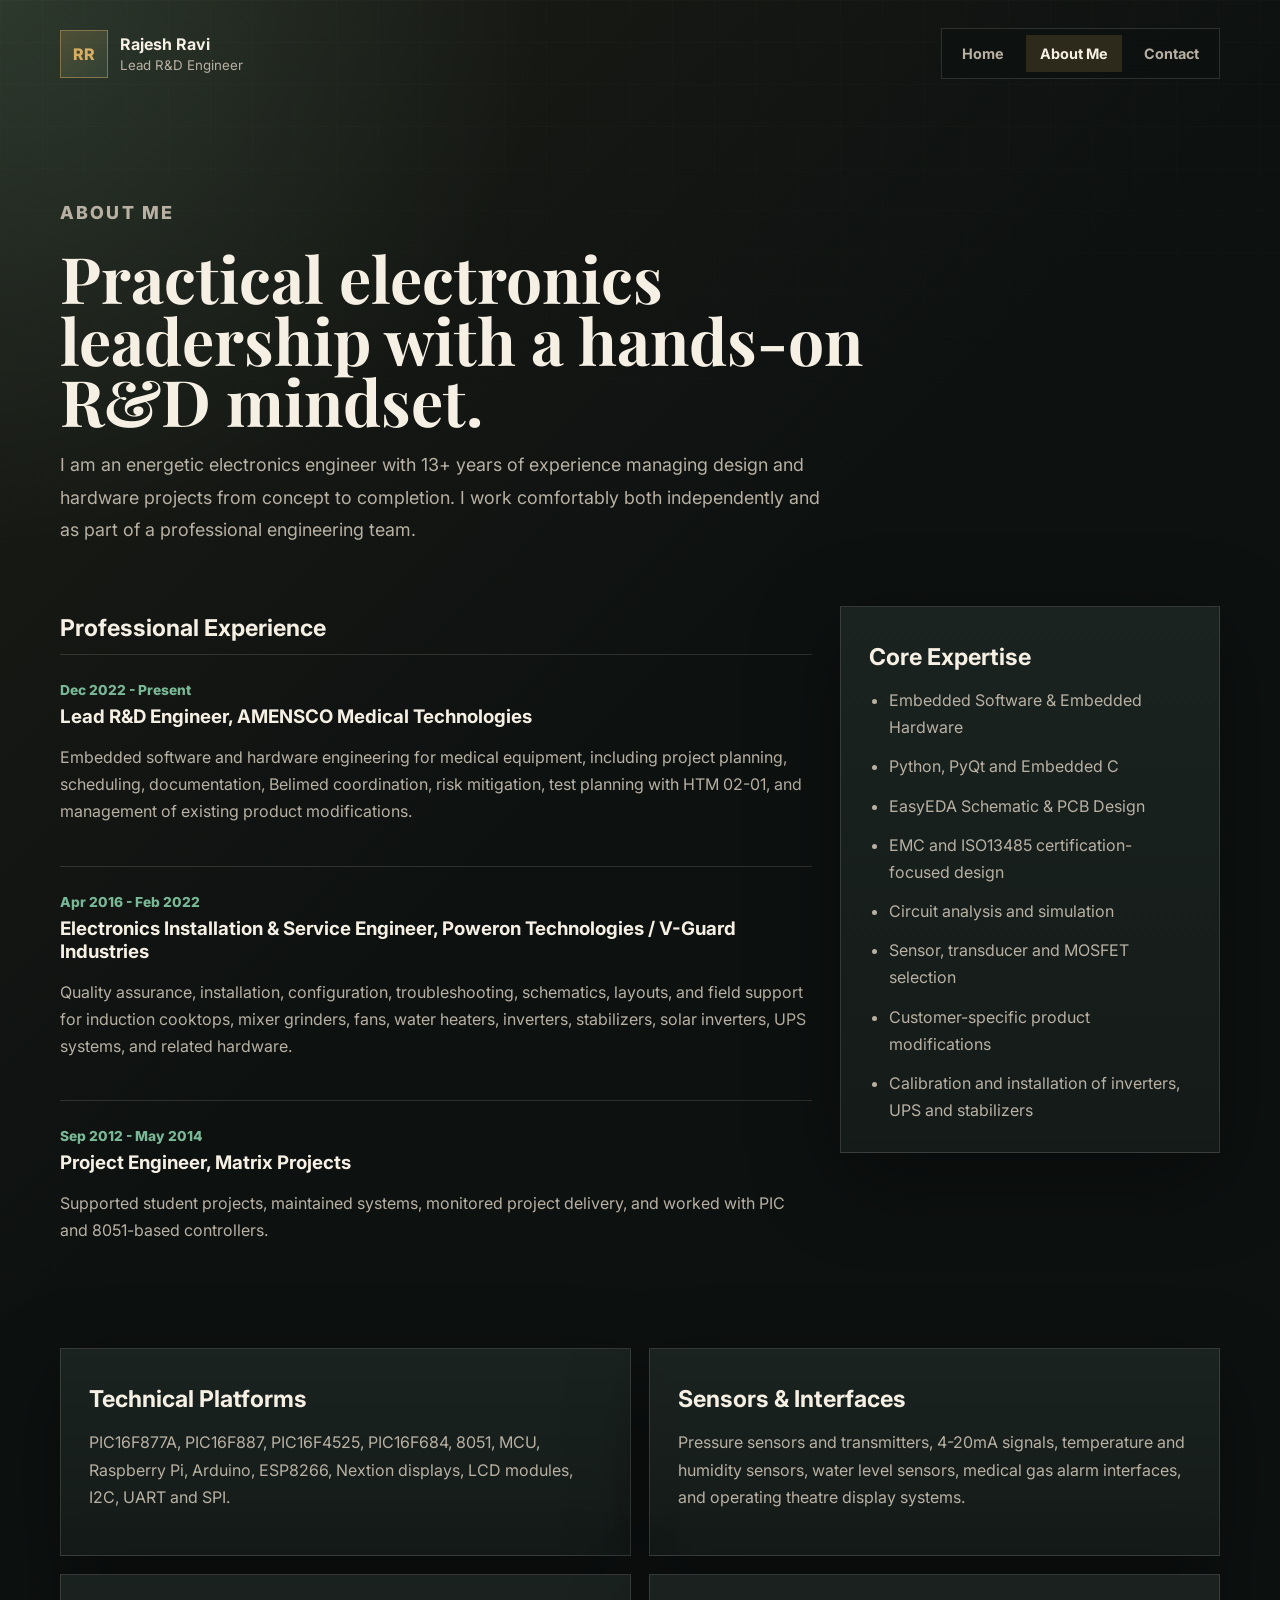
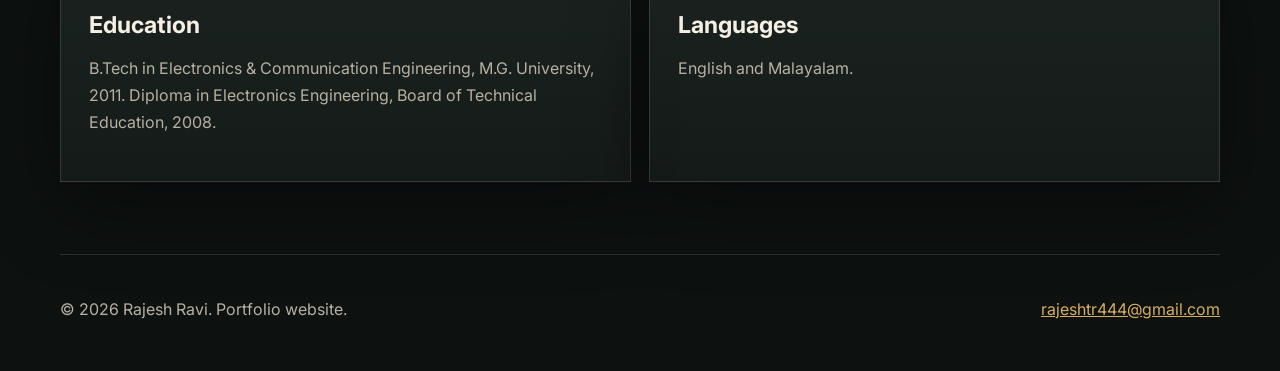
==== about.html @ 1e523f8f "Basic file created" ====
<!DOCTYPE html>
<html lang="en">
<head>
  <meta charset="UTF-8">
  <meta name="viewport" content="width=device-width, initial-scale=1.0">
  <title>About Me | Rajesh Ravi</title>
  <link rel="preconnect" href="https://fonts.googleapis.com">
  <link rel="preconnect" href="https://fonts.gstatic.com" crossorigin>
  <link href="https://fonts.googleapis.com/css2?family=Inter:wght@400;500;600;700;800&family=Playfair+Display:wght@700&display=swap" rel="stylesheet">
  <link rel="stylesheet" href="styles.css">
</head>
<body>
  <header class="site-header">
    <a class="brand" href="index.html" aria-label="Rajesh Ravi home">
      <span class="brand-mark">RR</span>
      <span>
        <strong>Rajesh Ravi</strong>
        <small>Lead R&amp;D Engineer</small>
      </span>
    </a>
    <nav class="main-nav" aria-label="Primary navigation">
      <a href="index.html">Home</a>
      <a class="active" href="about.html">About Me</a>
      <a href="contact.html">Contact</a>
    </nav>
  </header>

  <main class="content-page">
    <section class="page-title">
      <p class="eyebrow">About Me</p>
      <h1>Practical electronics leadership with a hands-on R&amp;D mindset.</h1>
      <p>
        I am an energetic electronics engineer with 13+ years of experience managing design and hardware
        projects from concept to completion. I work comfortably both independently and as part of a
        professional engineering team.
      </p>
    </section>

    <section class="split-layout">
      <div>
        <h2>Professional Experience</h2>
        <div class="experience-item">
          <span>Dec 2022 - Present</span>
          <h3>Lead R&amp;D Engineer, AMENSCO Medical Technologies</h3>
          <p>
            Embedded software and hardware engineering for medical equipment, including project planning,
            scheduling, documentation, Belimed coordination, risk mitigation, test planning with HTM 02-01,
            and management of existing product modifications.
          </p>
        </div>
        <div class="experience-item">
          <span>Apr 2016 - Feb 2022</span>
          <h3>Electronics Installation &amp; Service Engineer, Poweron Technologies / V-Guard Industries</h3>
          <p>
            Quality assurance, installation, configuration, troubleshooting, schematics, layouts, and field
            support for induction cooktops, mixer grinders, fans, water heaters, inverters, stabilizers,
            solar inverters, UPS systems, and related hardware.
          </p>
        </div>
        <div class="experience-item">
          <span>Sep 2012 - May 2014</span>
          <h3>Project Engineer, Matrix Projects</h3>
          <p>
            Supported student projects, maintained systems, monitored project delivery, and worked with
            PIC and 8051-based controllers.
          </p>
        </div>
      </div>

      <aside class="skill-panel">
        <h2>Core Expertise</h2>
        <ul class="skill-list">
          <li>Embedded Software &amp; Embedded Hardware</li>
          <li>Python, PyQt and Embedded C</li>
          <li>EasyEDA Schematic &amp; PCB Design</li>
          <li>EMC and ISO13485 certification-focused design</li>
          <li>Circuit analysis and simulation</li>
          <li>Sensor, transducer and MOSFET selection</li>
          <li>Customer-specific product modifications</li>
          <li>Calibration and installation of inverters, UPS and stabilizers</li>
        </ul>
      </aside>
    </section>

    <section class="details-grid">
      <article>
        <h2>Technical Platforms</h2>
        <p>
          PIC16F877A, PIC16F887, PIC16F4525, PIC16F684, 8051, MCU, Raspberry Pi, Arduino,
          ESP8266, Nextion displays, LCD modules, I2C, UART and SPI.
        </p>
      </article>
      <article>
        <h2>Sensors &amp; Interfaces</h2>
        <p>
          Pressure sensors and transmitters, 4-20mA signals, temperature and humidity sensors,
          water level sensors, medical gas alarm interfaces, and operating theatre display systems.
        </p>
      </article>
      <article>
        <h2>Education</h2>
        <p>
          B.Tech in Electronics &amp; Communication Engineering, M.G. University, 2011.
          Diploma in Electronics Engineering, Board of Technical Education, 2008.
        </p>
      </article>
      <article>
        <h2>Languages</h2>
        <p>English and Malayalam.</p>
      </article>
    </section>
  </main>

  <footer class="site-footer">
    <p>&copy; 2026 Rajesh Ravi. Portfolio website.</p>
    <a href="mailto:rajeshtr444@gmail.com">rajeshtr444@gmail.com</a>
  </footer>
</body>
</html>
---- styles.css ----
:root {
  color-scheme: dark;
  --bg: #0d1110;
  --panel: #151b19;
  --panel-soft: #1c2421;
  --ink: #f6f0e4;
  --muted: #b8b1a3;
  --line: rgba(246, 240, 228, 0.14);
  --gold: #d6ad61;
  --green: #79b896;
  --blue: #7aa7c7;
  --shadow: 0 24px 80px rgba(0, 0, 0, 0.36);
}

* {
  box-sizing: border-box;
}

body {
  margin: 0;
  min-height: 100vh;
  background:
    radial-gradient(circle at top left, rgba(121, 184, 150, 0.18), transparent 34rem),
    linear-gradient(135deg, rgba(214, 173, 97, 0.08), transparent 42%),
    var(--bg);
  color: var(--ink);
  font-family: Inter, system-ui, -apple-system, BlinkMacSystemFont, "Segoe UI", sans-serif;
}

body::before {
  content: "";
  position: fixed;
  inset: 0;
  pointer-events: none;
  opacity: 0.13;
  background-image:
    linear-gradient(rgba(246, 240, 228, 0.16) 1px, transparent 1px),
    linear-gradient(90deg, rgba(246, 240, 228, 0.13) 1px, transparent 1px);
  background-size: 42px 42px;
  mask-image: linear-gradient(to bottom, black, transparent 72%);
}

a {
  color: inherit;
}

.site-header,
.site-footer,
main {
  width: min(1160px, calc(100% - 40px));
  margin: 0 auto;
}

.site-header {
  display: flex;
  align-items: center;
  justify-content: space-between;
  gap: 24px;
  padding: 28px 0;
  position: relative;
  z-index: 2;
}

.brand {
  display: inline-flex;
  align-items: center;
  gap: 12px;
  text-decoration: none;
}

.brand-mark {
  display: grid;
  place-items: center;
  width: 48px;
  height: 48px;
  border: 1px solid rgba(214, 173, 97, 0.46);
  background: linear-gradient(145deg, rgba(214, 173, 97, 0.22), rgba(121, 184, 150, 0.12));
  color: var(--gold);
  font-weight: 800;
}

.brand strong,
.brand small {
  display: block;
}

.brand small {
  color: var(--muted);
  margin-top: 3px;
}

.main-nav {
  display: flex;
  align-items: center;
  gap: 8px;
  padding: 6px;
  border: 1px solid var(--line);
  background: rgba(13, 17, 16, 0.72);
  backdrop-filter: blur(18px);
}

.main-nav a {
  padding: 10px 14px;
  color: var(--muted);
  text-decoration: none;
  font-weight: 700;
  font-size: 0.9rem;
}

.main-nav a:hover,
.main-nav a.active {
  background: rgba(214, 173, 97, 0.16);
  color: var(--ink);
}

.hero-section {
  display: grid;
  grid-template-columns: minmax(0, 1.08fr) minmax(300px, 0.72fr);
  gap: 34px;
  min-height: 72vh;
  align-items: center;
  padding: 42px 0 70px;
  position: relative;
  z-index: 1;
}

.hero-copy h1,
.page-title h1 {
  margin: 0;
  max-width: 860px;
  font-family: "Playfair Display", Georgia, serif;
  font-size: clamp(2.8rem, 7vw, 5.9rem);
  line-height: 0.96;
  letter-spacing: 0;
}

.eyebrow,
.card-label {
  color: var(--gold);
  font-size: 0.78rem;
  font-weight: 800;
  letter-spacing: 0.12em;
  text-transform: uppercase;
}

.hero-lead,
.page-title p {
  max-width: 760px;
  color: var(--muted);
  font-size: 1.12rem;
  line-height: 1.8;
}

.hero-actions {
  display: flex;
  flex-wrap: wrap;
  gap: 14px;
  margin-top: 32px;
}

.btn {
  display: inline-flex;
  align-items: center;
  justify-content: center;
  min-height: 48px;
  padding: 0 20px;
  border: 1px solid rgba(214, 173, 97, 0.48);
  color: var(--ink);
  text-decoration: none;
  font-weight: 800;
  cursor: pointer;
}

.btn.primary {
  background: var(--gold);
  color: #19130b;
}

.btn.ghost {
  background: rgba(246, 240, 228, 0.04);
}

.hero-panel,
.feature-card,
.skill-panel,
.details-grid article,
.contact-card,
.contact-form {
  border: 1px solid var(--line);
  background: linear-gradient(180deg, rgba(28, 36, 33, 0.94), rgba(21, 27, 25, 0.94));
  box-shadow: var(--shadow);
}

.hero-panel {
  padding: 28px;
}

.circuit-art {
  position: relative;
  height: 230px;
  margin-bottom: 26px;
  overflow: hidden;
  border: 1px solid rgba(214, 173, 97, 0.22);
  background:
    radial-gradient(circle at 26% 34%, rgba(214, 173, 97, 0.42) 0 5px, transparent 6px),
    radial-gradient(circle at 62% 58%, rgba(121, 184, 150, 0.42) 0 5px, transparent 6px),
    linear-gradient(90deg, transparent 14%, rgba(214, 173, 97, 0.48) 14% 15%, transparent 15%),
    linear-gradient(0deg, transparent 44%, rgba(121, 184, 150, 0.42) 44% 45%, transparent 45%),
    linear-gradient(135deg, rgba(122, 167, 199, 0.2), rgba(214, 173, 97, 0.08));
}

.circuit-art span {
  position: absolute;
  border: 1px solid rgba(246, 240, 228, 0.18);
  background: rgba(13, 17, 16, 0.44);
}

.circuit-art span:nth-child(1) {
  width: 86px;
  height: 58px;
  left: 22px;
  top: 28px;
}

.circuit-art span:nth-child(2) {
  width: 120px;
  height: 78px;
  right: 28px;
  top: 46px;
}

.circuit-art span:nth-child(3) {
  width: 64px;
  height: 64px;
  left: 52px;
  bottom: 34px;
}

.circuit-art span:nth-child(4) {
  width: 92px;
  height: 36px;
  right: 58px;
  bottom: 42px;
}

.metric {
  display: grid;
  gap: 6px;
  padding: 18px 0;
  border-top: 1px solid var(--line);
}

.metric strong {
  color: var(--green);
  font-size: 1.55rem;
}

.metric span {
  color: var(--muted);
  line-height: 1.55;
}

.section-grid,
.details-grid {
  display: grid;
  grid-template-columns: repeat(3, minmax(0, 1fr));
  gap: 18px;
  padding-bottom: 72px;
}

.feature-card,
.details-grid article {
  padding: 28px;
}

h2,
h3,
p {
  overflow-wrap: anywhere;
}

h2 {
  margin: 8px 0 12px;
  font-size: 1.45rem;
}

h3 {
  margin: 6px 0 10px;
  color: var(--ink);
}

.feature-card p,
.details-grid p,
.experience-item p,
.skill-list,
.contact-card dd {
  color: var(--muted);
  line-height: 1.7;
}

.timeline-band {
  display: grid;
  grid-template-columns: 0.6fr 1fr;
  gap: 28px;
  align-items: start;
  padding: 42px;
  margin-bottom: 72px;
  border-top: 1px solid rgba(214, 173, 97, 0.34);
  border-bottom: 1px solid rgba(214, 173, 97, 0.34);
  background: rgba(13, 17, 16, 0.48);
}

.timeline-band h2 {
  font-family: "Playfair Display", Georgia, serif;
  font-size: clamp(2rem, 4vw, 3.7rem);
  line-height: 1;
}

.project-list {
  display: flex;
  flex-wrap: wrap;
  gap: 12px;
}

.project-list span {
  border: 1px solid var(--line);
  background: rgba(246, 240, 228, 0.05);
  color: var(--muted);
  padding: 12px 14px;
}

.content-page {
  position: relative;
  z-index: 1;
}

.page-title {
  padding: 72px 0 42px;
}

.page-title h1 {
  font-size: clamp(2.35rem, 5vw, 4.6rem);
}

.split-layout,
.contact-layout {
  display: grid;
  grid-template-columns: minmax(0, 1fr) 380px;
  gap: 28px;
  align-items: start;
  padding-bottom: 64px;
}

.experience-item {
  padding: 24px 0;
  border-top: 1px solid var(--line);
}

.experience-item span {
  color: var(--green);
  font-weight: 800;
  font-size: 0.86rem;
}

.skill-panel {
  padding: 28px;
  position: sticky;
  top: 24px;
}

.skill-list {
  margin: 16px 0 0;
  padding-left: 20px;
}

.skill-list li + li {
  margin-top: 12px;
}

.details-grid {
  grid-template-columns: repeat(2, minmax(0, 1fr));
}

.contact-page {
  padding-bottom: 70px;
}

.contact-card,
.contact-form {
  padding: 28px;
}

.contact-card dl {
  margin: 0;
}

.contact-card div {
  padding: 18px 0;
  border-top: 1px solid var(--line);
}

.contact-card dt {
  color: var(--gold);
  font-weight: 800;
  margin-bottom: 6px;
}

.contact-card dd {
  margin: 0;
}

.contact-card a {
  color: var(--ink);
  text-decoration-color: rgba(214, 173, 97, 0.5);
}

.contact-form {
  display: grid;
  gap: 16px;
}

.contact-form label {
  display: grid;
  gap: 8px;
  color: var(--muted);
  font-weight: 700;
}

.contact-form input,
.contact-form textarea {
  width: 100%;
  border: 1px solid var(--line);
  background: rgba(13, 17, 16, 0.86);
  color: var(--ink);
  padding: 14px 15px;
  font: inherit;
}

.contact-form textarea {
  resize: vertical;
}

.site-footer {
  display: flex;
  align-items: center;
  justify-content: space-between;
  gap: 18px;
  padding: 28px 0 36px;
  color: var(--muted);
  border-top: 1px solid var(--line);
}

.site-footer a {
  color: var(--gold);
}

@media (max-width: 840px) {
  .site-header,
  .site-footer {
    align-items: flex-start;
    flex-direction: column;
  }

  .main-nav {
    width: 100%;
    justify-content: space-between;
  }

  .main-nav a {
    flex: 1;
    text-align: center;
    padding-inline: 8px;
  }

  .hero-section,
  .timeline-band,
  .split-layout,
  .contact-layout {
    grid-template-columns: 1fr;
  }

  .section-grid,
  .details-grid {
    grid-template-columns: 1fr;
  }

  .hero-section {
    min-height: auto;
    padding-top: 34px;
  }

  .timeline-band {
    padding: 28px;
  }

  .skill-panel {
    position: static;
  }
}

@media (max-width: 520px) {
  .site-header,
  .site-footer,
  main {
    width: min(100% - 26px, 1160px);
  }

  .hero-copy h1,
  .page-title h1 {
    font-size: 2.45rem;
  }

  .hero-panel,
  .feature-card,
  .skill-panel,
  .details-grid article,
  .contact-card,
  .contact-form {
    padding: 22px;
  }

  .main-nav {
    overflow-x: auto;
  }
}
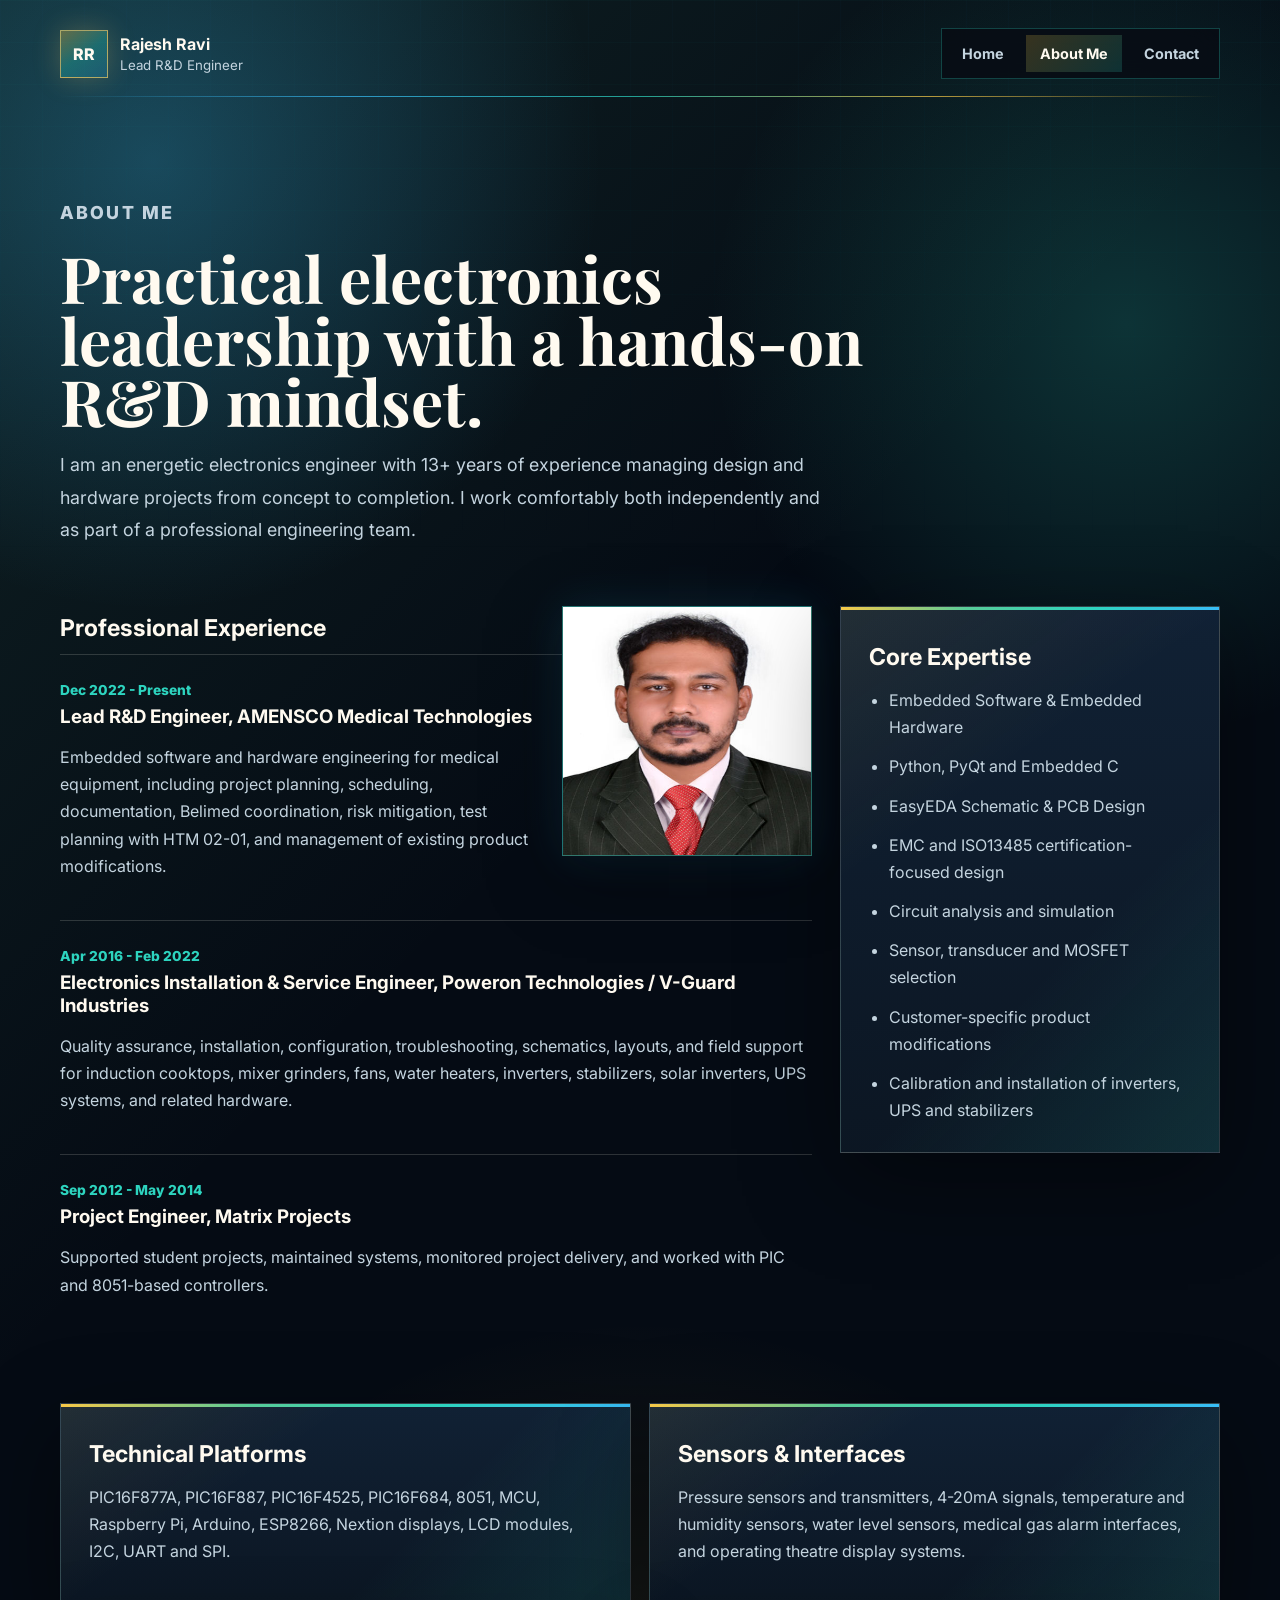
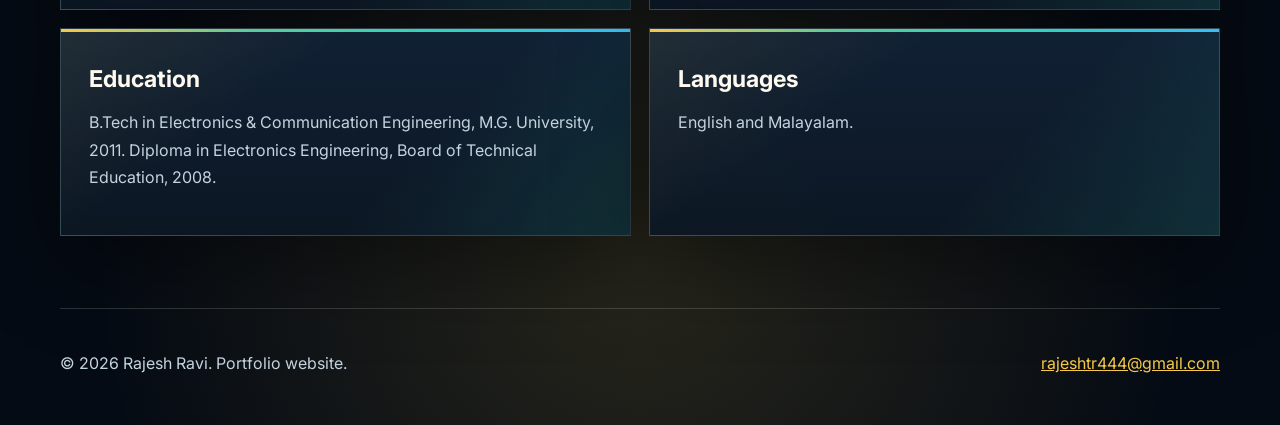
==== commit 091205c2: "photo added theme changed" ====
--- a/about.html
+++ b/about.html
@@ -38,6 +38,9 @@
 
     <section class="split-layout">
       <div>
+        <figure class="profile-frame about-photo">
+          <img src="rajesh-ravi-photo.jpg" alt="Portrait of Rajesh Ravi">
+        </figure>
         <h2>Professional Experience</h2>
         <div class="experience-item">
           <span>Dec 2022 - Present</span>
--- a/styles.css
+++ b/styles.css
@@ -1,15 +1,18 @@
 :root {
   color-scheme: dark;
-  --bg: #0d1110;
-  --panel: #151b19;
-  --panel-soft: #1c2421;
-  --ink: #f6f0e4;
-  --muted: #b8b1a3;
-  --line: rgba(246, 240, 228, 0.14);
-  --gold: #d6ad61;
-  --green: #79b896;
-  --blue: #7aa7c7;
-  --shadow: 0 24px 80px rgba(0, 0, 0, 0.36);
+  --bg: #050b14;
+  --panel: #0c1724;
+  --panel-soft: #112236;
+  --ink: #fffaf0;
+  --muted: #c4d4df;
+  --line: rgba(255, 250, 240, 0.16);
+  --gold: #f7c948;
+  --coral: #ff8a5b;
+  --cyan: #2dd4bf;
+  --violet: #5eead4;
+  --green: #57cc99;
+  --blue: #38bdf8;
+  --shadow: 0 28px 90px rgba(0, 0, 0, 0.42);
 }
 
 * {
@@ -20,8 +23,10 @@
   margin: 0;
   min-height: 100vh;
   background:
-    radial-gradient(circle at top left, rgba(121, 184, 150, 0.18), transparent 34rem),
-    linear-gradient(135deg, rgba(214, 173, 97, 0.08), transparent 42%),
+    radial-gradient(circle at 12% 8%, rgba(56, 189, 248, 0.28), transparent 28rem),
+    radial-gradient(circle at 88% 16%, rgba(45, 212, 191, 0.2), transparent 26rem),
+    radial-gradient(circle at 50% 92%, rgba(247, 201, 72, 0.14), transparent 34rem),
+    linear-gradient(135deg, rgba(87, 204, 153, 0.12), transparent 42%),
     var(--bg);
   color: var(--ink);
   font-family: Inter, system-ui, -apple-system, BlinkMacSystemFont, "Segoe UI", sans-serif;
@@ -34,8 +39,8 @@
   pointer-events: none;
   opacity: 0.13;
   background-image:
-    linear-gradient(rgba(246, 240, 228, 0.16) 1px, transparent 1px),
-    linear-gradient(90deg, rgba(246, 240, 228, 0.13) 1px, transparent 1px);
+    linear-gradient(rgba(45, 212, 191, 0.22) 1px, transparent 1px),
+    linear-gradient(90deg, rgba(56, 189, 248, 0.16) 1px, transparent 1px);
   background-size: 42px 42px;
   mask-image: linear-gradient(to bottom, black, transparent 72%);
 }
@@ -61,6 +66,17 @@
   z-index: 2;
 }
 
+.site-header::after {
+  content: "";
+  position: absolute;
+  left: 0;
+  right: 0;
+  bottom: 10px;
+  height: 1px;
+  background: linear-gradient(90deg, transparent, var(--blue), var(--cyan), var(--gold), transparent);
+  opacity: 0.72;
+}
+
 .brand {
   display: inline-flex;
   align-items: center;
@@ -73,10 +89,11 @@
   place-items: center;
   width: 48px;
   height: 48px;
-  border: 1px solid rgba(214, 173, 97, 0.46);
-  background: linear-gradient(145deg, rgba(214, 173, 97, 0.22), rgba(121, 184, 150, 0.12));
-  color: var(--gold);
+  border: 1px solid rgba(255, 209, 102, 0.62);
+  background: linear-gradient(145deg, rgba(247, 201, 72, 0.34), rgba(45, 212, 191, 0.3), rgba(56, 189, 248, 0.2));
+  color: var(--ink);
   font-weight: 800;
+  box-shadow: 0 0 28px rgba(255, 209, 102, 0.22);
 }
 
 .brand strong,
@@ -94,8 +111,8 @@
   align-items: center;
   gap: 8px;
   padding: 6px;
-  border: 1px solid var(--line);
-  background: rgba(13, 17, 16, 0.72);
+  border: 1px solid rgba(45, 212, 191, 0.28);
+  background: rgba(7, 9, 17, 0.72);
   backdrop-filter: blur(18px);
 }
 
@@ -109,7 +126,7 @@
 
 .main-nav a:hover,
 .main-nav a.active {
-  background: rgba(214, 173, 97, 0.16);
+  background: linear-gradient(135deg, rgba(247, 201, 72, 0.2), rgba(45, 212, 191, 0.18));
   color: var(--ink);
 }
 
@@ -134,9 +151,13 @@
   letter-spacing: 0;
 }
 
+.hero-copy h1 {
+  text-shadow: 0 0 42px rgba(56, 189, 248, 0.2);
+}
+
 .eyebrow,
 .card-label {
-  color: var(--gold);
+  color: var(--cyan);
   font-size: 0.78rem;
   font-weight: 800;
   letter-spacing: 0.12em;
@@ -186,13 +207,70 @@
 .details-grid article,
 .contact-card,
 .contact-form {
-  border: 1px solid var(--line);
-  background: linear-gradient(180deg, rgba(28, 36, 33, 0.94), rgba(21, 27, 25, 0.94));
+  border: 1px solid rgba(255, 250, 240, 0.15);
+  background:
+    linear-gradient(145deg, rgba(247, 201, 72, 0.08), transparent 34%),
+    linear-gradient(315deg, rgba(45, 212, 191, 0.13), transparent 38%),
+    linear-gradient(180deg, rgba(17, 34, 54, 0.97), rgba(12, 23, 36, 0.97));
   box-shadow: var(--shadow);
+}
+
+.feature-card,
+.details-grid article,
+.contact-card,
+.contact-form,
+.skill-panel,
+.hero-panel {
+  position: relative;
+  overflow: hidden;
+}
+
+.feature-card::before,
+.details-grid article::before,
+.contact-card::before,
+.contact-form::before,
+.skill-panel::before,
+.hero-panel::before {
+  content: "";
+  position: absolute;
+  inset: 0 0 auto;
+  height: 3px;
+  background: linear-gradient(90deg, var(--gold), var(--green), var(--cyan), var(--blue));
 }
 
 .hero-panel {
   padding: 28px;
+}
+
+.profile-frame {
+  margin: 0;
+  border: 1px solid rgba(45, 212, 191, 0.38);
+  background:
+    linear-gradient(145deg, rgba(247, 201, 72, 0.16), rgba(45, 212, 191, 0.12)),
+    var(--panel-soft);
+  box-shadow: 0 22px 70px rgba(0, 0, 0, 0.34), 0 0 42px rgba(56, 189, 248, 0.14);
+  overflow: hidden;
+}
+
+.profile-frame img {
+  display: block;
+  width: 100%;
+  height: 100%;
+  object-fit: cover;
+  object-position: center top;
+}
+
+.hero-photo {
+  width: min(260px, 100%);
+  aspect-ratio: 1;
+  margin: 0 auto 22px;
+}
+
+.about-photo {
+  float: right;
+  width: min(250px, 42%);
+  aspect-ratio: 1;
+  margin: 0 0 22px 28px;
 }
 
 .circuit-art {
@@ -200,19 +278,22 @@
   height: 230px;
   margin-bottom: 26px;
   overflow: hidden;
-  border: 1px solid rgba(214, 173, 97, 0.22);
+  border: 1px solid rgba(45, 212, 191, 0.36);
   background:
-    radial-gradient(circle at 26% 34%, rgba(214, 173, 97, 0.42) 0 5px, transparent 6px),
-    radial-gradient(circle at 62% 58%, rgba(121, 184, 150, 0.42) 0 5px, transparent 6px),
-    linear-gradient(90deg, transparent 14%, rgba(214, 173, 97, 0.48) 14% 15%, transparent 15%),
-    linear-gradient(0deg, transparent 44%, rgba(121, 184, 150, 0.42) 44% 45%, transparent 45%),
-    linear-gradient(135deg, rgba(122, 167, 199, 0.2), rgba(214, 173, 97, 0.08));
+    radial-gradient(circle at 26% 34%, rgba(247, 201, 72, 0.82) 0 5px, transparent 6px),
+    radial-gradient(circle at 62% 58%, rgba(45, 212, 191, 0.78) 0 5px, transparent 6px),
+    radial-gradient(circle at 78% 28%, rgba(56, 189, 248, 0.78) 0 4px, transparent 5px),
+    linear-gradient(90deg, transparent 14%, rgba(247, 201, 72, 0.58) 14% 15%, transparent 15%),
+    linear-gradient(0deg, transparent 44%, rgba(45, 212, 191, 0.56) 44% 45%, transparent 45%),
+    linear-gradient(135deg, rgba(56, 189, 248, 0.3), rgba(45, 212, 191, 0.2), rgba(247, 201, 72, 0.12));
+  box-shadow: inset 0 0 50px rgba(56, 189, 248, 0.17);
 }
 
 .circuit-art span {
   position: absolute;
-  border: 1px solid rgba(246, 240, 228, 0.18);
-  background: rgba(13, 17, 16, 0.44);
+  border: 1px solid rgba(255, 250, 240, 0.2);
+  background: rgba(7, 9, 17, 0.46);
+  box-shadow: 0 0 30px rgba(45, 212, 191, 0.18);
 }
 
 .circuit-art span:nth-child(1) {
@@ -251,7 +332,10 @@
 }
 
 .metric strong {
-  color: var(--green);
+  background: linear-gradient(90deg, var(--green), var(--cyan), var(--gold));
+  -webkit-background-clip: text;
+  background-clip: text;
+  color: transparent;
   font-size: 1.55rem;
 }
 
@@ -305,9 +389,11 @@
   align-items: start;
   padding: 42px;
   margin-bottom: 72px;
-  border-top: 1px solid rgba(214, 173, 97, 0.34);
-  border-bottom: 1px solid rgba(214, 173, 97, 0.34);
-  background: rgba(13, 17, 16, 0.48);
+  border-top: 1px solid rgba(247, 201, 72, 0.42);
+  border-bottom: 1px solid rgba(45, 212, 191, 0.42);
+  background:
+    linear-gradient(90deg, rgba(247, 201, 72, 0.1), rgba(45, 212, 191, 0.1), rgba(56, 189, 248, 0.08)),
+    rgba(5, 11, 20, 0.62);
 }
 
 .timeline-band h2 {
@@ -323,9 +409,9 @@
 }
 
 .project-list span {
-  border: 1px solid var(--line);
-  background: rgba(246, 240, 228, 0.05);
-  color: var(--muted);
+  border: 1px solid rgba(45, 212, 191, 0.26);
+  background: rgba(255, 250, 240, 0.07);
+  color: var(--ink);
   padding: 12px 14px;
 }
 
@@ -357,7 +443,7 @@
 }
 
 .experience-item span {
-  color: var(--green);
+  color: var(--cyan);
   font-weight: 800;
   font-size: 0.86rem;
 }
@@ -430,7 +516,7 @@
 .contact-form textarea {
   width: 100%;
   border: 1px solid var(--line);
-  background: rgba(13, 17, 16, 0.86);
+  background: rgba(5, 11, 20, 0.88);
   color: var(--ink);
   padding: 14px 15px;
   font: inherit;
@@ -496,6 +582,12 @@
   .skill-panel {
     position: static;
   }
+
+  .about-photo {
+    float: none;
+    width: min(260px, 100%);
+    margin: 0 0 28px;
+  }
 }
 
 @media (max-width: 520px) {
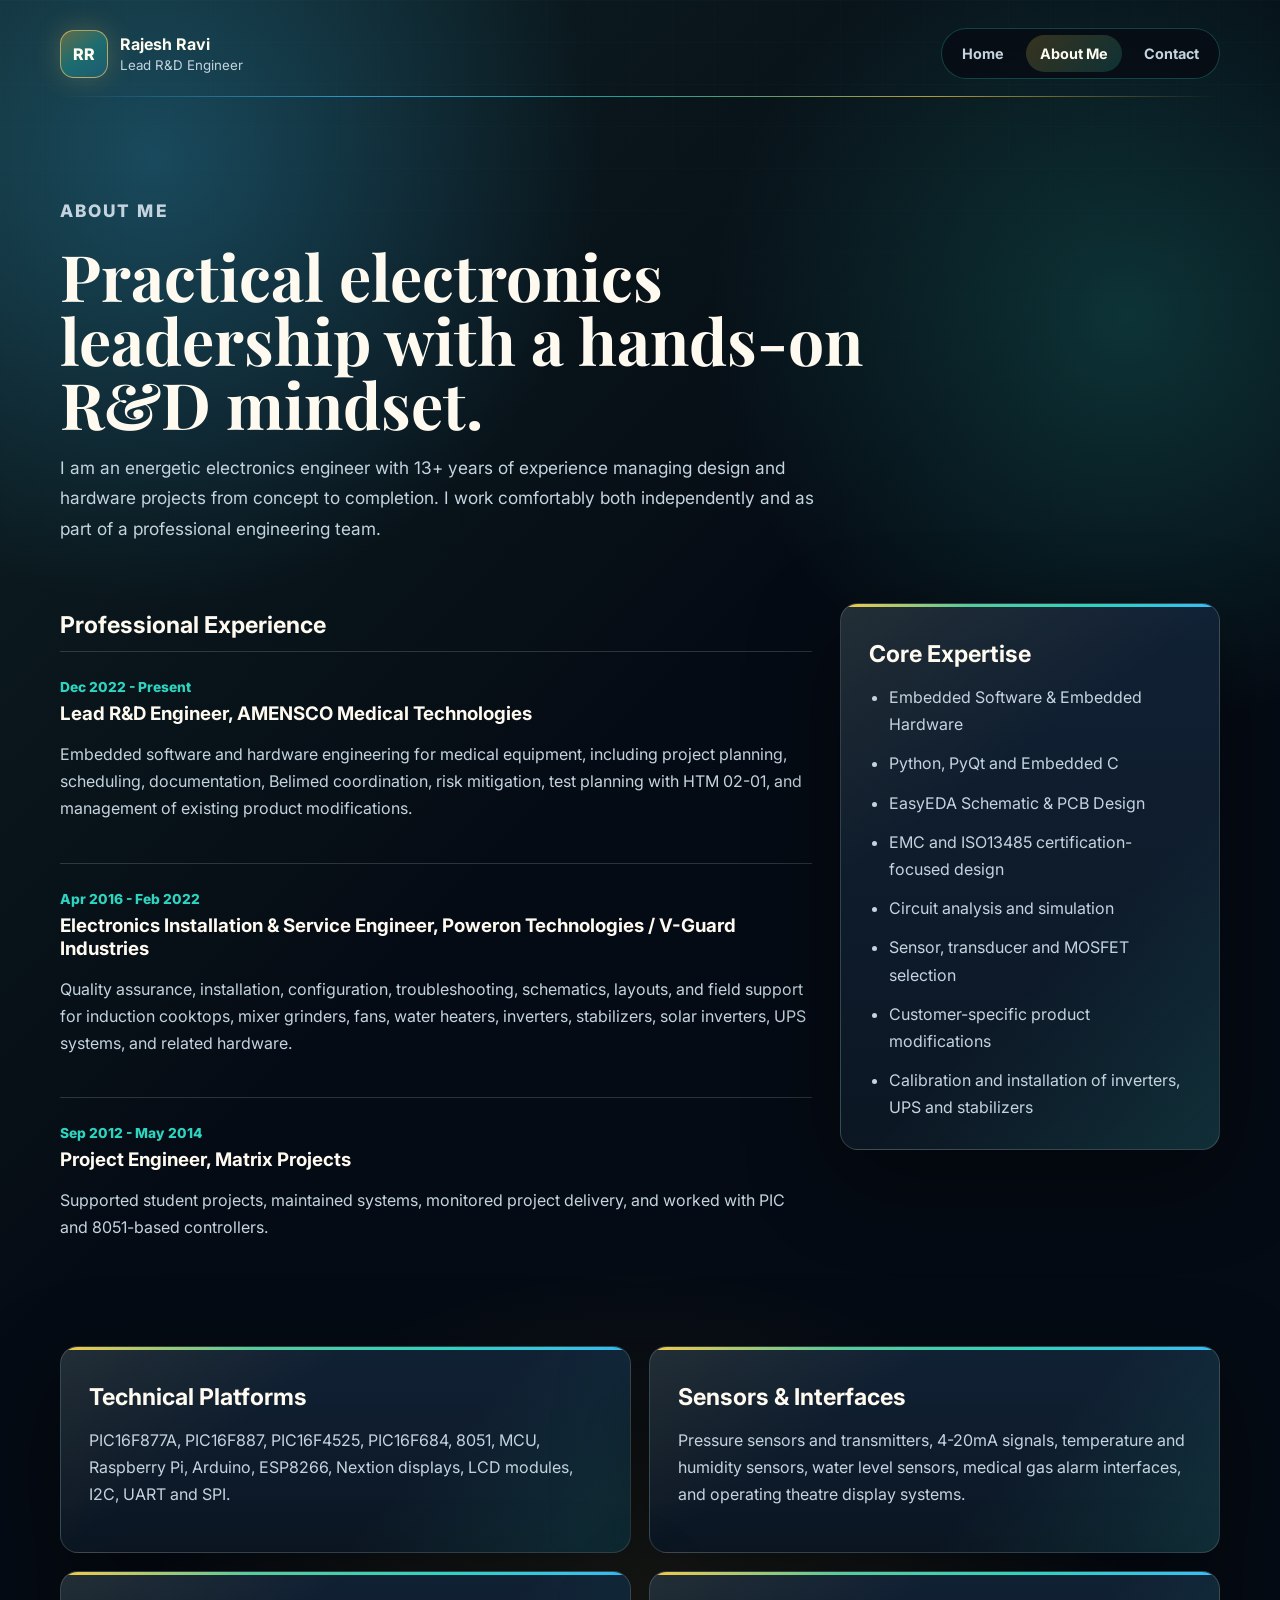
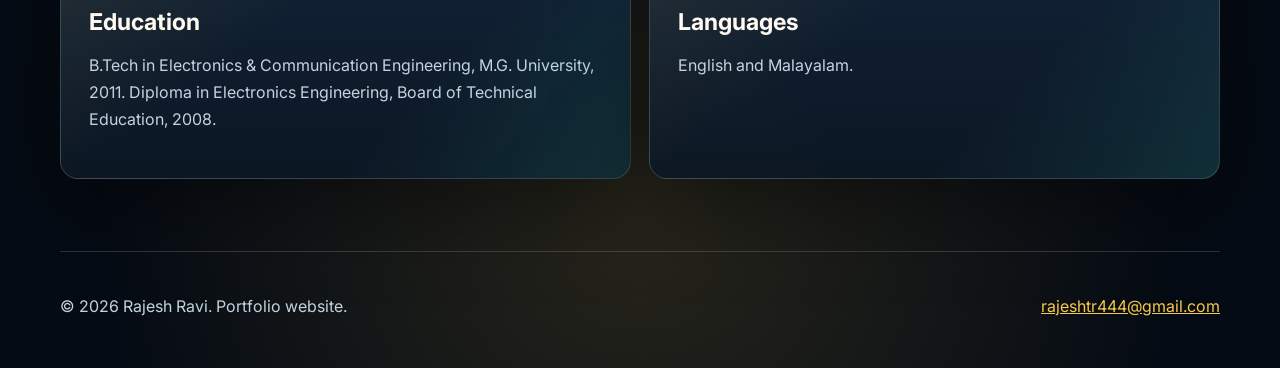
==== commit cbbc1262: "Form unsecure removed" ====
--- a/about.html
+++ b/about.html
@@ -38,9 +38,6 @@
 
     <section class="split-layout">
       <div>
-        <figure class="profile-frame about-photo">
-          <img src="rajesh-ravi-photo.jpg" alt="Portrait of Rajesh Ravi">
-        </figure>
         <h2>Professional Experience</h2>
         <div class="experience-item">
           <span>Dec 2022 - Present</span>
--- a/styles.css
+++ b/styles.css
@@ -13,6 +13,7 @@
   --green: #57cc99;
   --blue: #38bdf8;
   --shadow: 0 28px 90px rgba(0, 0, 0, 0.42);
+  --radius: 18px;
 }
 
 * {
@@ -30,6 +31,7 @@
     var(--bg);
   color: var(--ink);
   font-family: Inter, system-ui, -apple-system, BlinkMacSystemFont, "Segoe UI", sans-serif;
+  font-size: 16px;
 }
 
 body::before {
@@ -94,6 +96,7 @@
   color: var(--ink);
   font-weight: 800;
   box-shadow: 0 0 28px rgba(255, 209, 102, 0.22);
+  border-radius: 14px;
 }
 
 .brand strong,
@@ -114,6 +117,7 @@
   border: 1px solid rgba(45, 212, 191, 0.28);
   background: rgba(7, 9, 17, 0.72);
   backdrop-filter: blur(18px);
+  border-radius: 999px;
 }
 
 .main-nav a {
@@ -122,6 +126,7 @@
   text-decoration: none;
   font-weight: 700;
   font-size: 0.9rem;
+  border-radius: 999px;
 }
 
 .main-nav a:hover,
@@ -132,9 +137,9 @@
 
 .hero-section {
   display: grid;
-  grid-template-columns: minmax(0, 1.08fr) minmax(300px, 0.72fr);
-  gap: 34px;
-  min-height: 72vh;
+  grid-template-columns: minmax(0, 1fr) minmax(320px, 430px);
+  gap: 44px;
+  min-height: 70vh;
   align-items: center;
   padding: 42px 0 70px;
   position: relative;
@@ -146,8 +151,8 @@
   margin: 0;
   max-width: 860px;
   font-family: "Playfair Display", Georgia, serif;
-  font-size: clamp(2.8rem, 7vw, 5.9rem);
-  line-height: 0.96;
+  font-size: clamp(2.9rem, 6.4vw, 5.4rem);
+  line-height: 1;
   letter-spacing: 0;
 }
 
@@ -168,8 +173,8 @@
 .page-title p {
   max-width: 760px;
   color: var(--muted);
-  font-size: 1.12rem;
-  line-height: 1.8;
+  font-size: 1.08rem;
+  line-height: 1.75;
 }
 
 .hero-actions {
@@ -213,6 +218,7 @@
     linear-gradient(315deg, rgba(45, 212, 191, 0.13), transparent 38%),
     linear-gradient(180deg, rgba(17, 34, 54, 0.97), rgba(12, 23, 36, 0.97));
   box-shadow: var(--shadow);
+  border-radius: var(--radius);
 }
 
 .feature-card,
@@ -239,7 +245,8 @@
 }
 
 .hero-panel {
-  padding: 28px;
+  padding: 30px;
+  text-align: center;
 }
 
 .profile-frame {
@@ -250,6 +257,7 @@
     var(--panel-soft);
   box-shadow: 0 22px 70px rgba(0, 0, 0, 0.34), 0 0 42px rgba(56, 189, 248, 0.14);
   overflow: hidden;
+  border-radius: 24px;
 }
 
 .profile-frame img {
@@ -261,16 +269,15 @@
 }
 
 .hero-photo {
-  width: min(260px, 100%);
+  width: min(245px, 100%);
   aspect-ratio: 1;
   margin: 0 auto 22px;
 }
 
-.about-photo {
-  float: right;
-  width: min(250px, 42%);
-  aspect-ratio: 1;
-  margin: 0 0 22px 28px;
+.profile-title {
+  margin: -4px 0 16px;
+  color: var(--cyan);
+  font-weight: 800;
 }
 
 .circuit-art {
@@ -352,9 +359,45 @@
   padding-bottom: 72px;
 }
 
+.modern-overview {
+  padding-bottom: 72px;
+}
+
+.section-heading {
+  display: grid;
+  grid-template-columns: 0.34fr 1fr;
+  gap: 28px;
+  align-items: end;
+  margin-bottom: 24px;
+}
+
+.section-heading h2 {
+  margin: 0;
+  max-width: 850px;
+  font-size: clamp(1.7rem, 3.4vw, 3rem);
+  line-height: 1.12;
+}
+
+.overview-grid {
+  display: grid;
+  grid-template-columns: repeat(4, minmax(0, 1fr));
+  gap: 18px;
+}
+
 .feature-card,
 .details-grid article {
   padding: 28px;
+}
+
+.feature-card h3 {
+  font-size: 1.15rem;
+}
+
+.highlight-card {
+  background:
+    linear-gradient(145deg, rgba(247, 201, 72, 0.14), transparent 40%),
+    linear-gradient(315deg, rgba(56, 189, 248, 0.16), transparent 42%),
+    linear-gradient(180deg, rgba(18, 45, 70, 0.98), rgba(12, 23, 36, 0.98));
 }
 
 h2,
@@ -394,6 +437,7 @@
   background:
     linear-gradient(90deg, rgba(247, 201, 72, 0.1), rgba(45, 212, 191, 0.1), rgba(56, 189, 248, 0.08)),
     rgba(5, 11, 20, 0.62);
+  border-radius: var(--radius);
 }
 
 .timeline-band h2 {
@@ -413,6 +457,7 @@
   background: rgba(255, 250, 240, 0.07);
   color: var(--ink);
   padding: 12px 14px;
+  border-radius: 999px;
 }
 
 .content-page {
@@ -503,6 +548,40 @@
 .contact-form {
   display: grid;
   gap: 16px;
+}
+
+.contact-action-panel p {
+  margin: 0;
+  color: var(--muted);
+  line-height: 1.75;
+}
+
+.contact-actions {
+  display: flex;
+  flex-wrap: wrap;
+  gap: 12px;
+}
+
+.response-note {
+  display: grid;
+  gap: 8px;
+  margin-top: 8px;
+  padding: 18px;
+  border: 1px solid rgba(45, 212, 191, 0.26);
+  background: rgba(45, 212, 191, 0.08);
+  border-radius: 14px;
+}
+
+.response-note span {
+  color: var(--gold);
+  font-size: 0.82rem;
+  font-weight: 800;
+  text-transform: uppercase;
+  letter-spacing: 0.1em;
+}
+
+.response-note strong {
+  line-height: 1.55;
 }
 
 .contact-form label {
@@ -566,7 +645,9 @@
   }
 
   .section-grid,
-  .details-grid {
+  .details-grid,
+  .overview-grid,
+  .section-heading {
     grid-template-columns: 1fr;
   }
 
@@ -583,11 +664,6 @@
     position: static;
   }
 
-  .about-photo {
-    float: none;
-    width: min(260px, 100%);
-    margin: 0 0 28px;
-  }
 }
 
 @media (max-width: 520px) {
